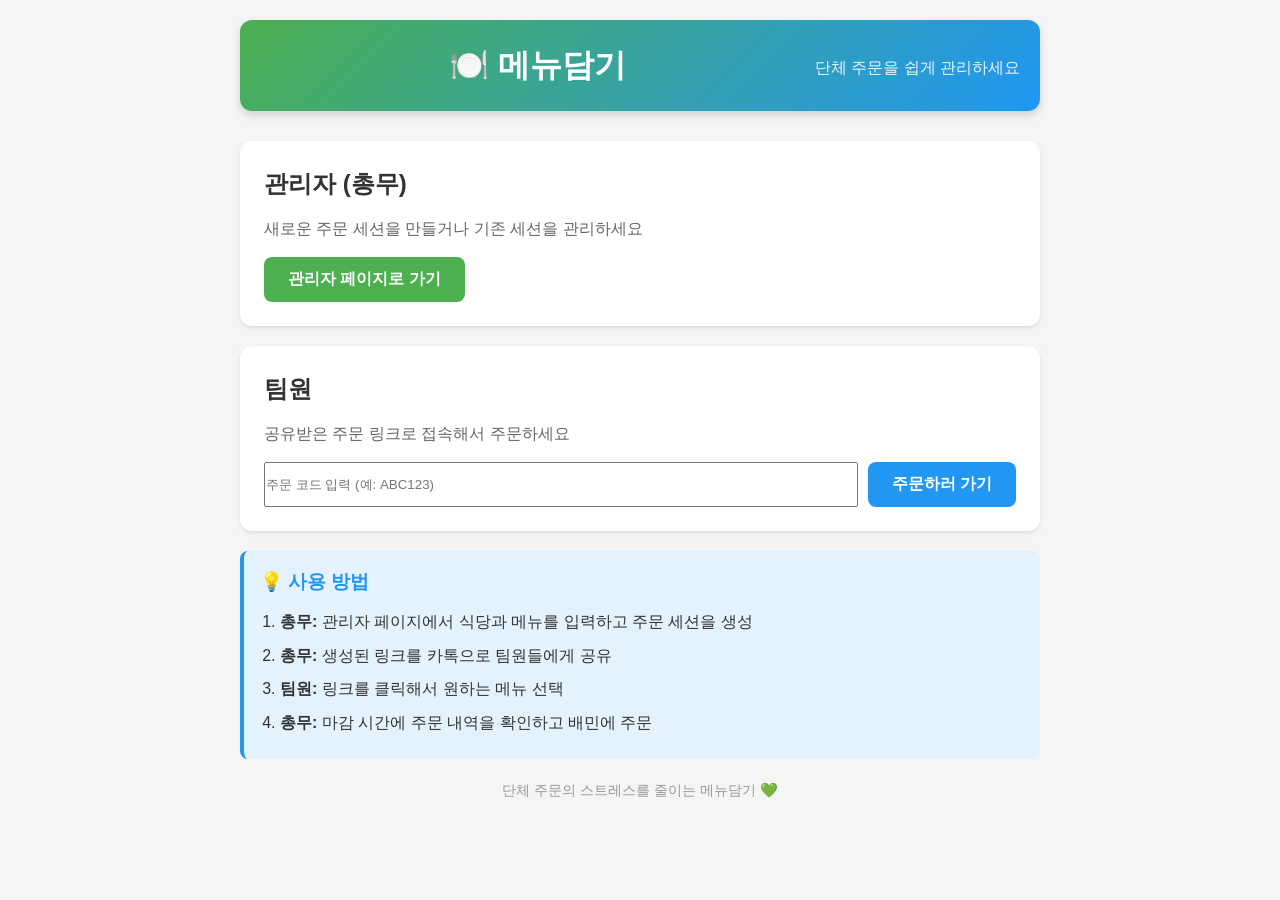
==== index.html @ 85f8a333 "메뉴담기 시스템 완성 - 단체 주문 관리 웹앱" ====
<!DOCTYPE html>
<html lang="ko">
<head>
    <meta charset="UTF-8">
    <meta name="viewport" content="width=device-width, initial-scale=1.0">
    <title>메뉴담기 - 단체 주문 관리</title>
    <link rel="stylesheet" href="style.css">
</head>
<body>
    <div class="container">
        <header>
            <h1>🍽️ 메뉴담기</h1>
            <p class="subtitle">단체 주문을 쉽게 관리하세요</p>
        </header>

        <main>
            <div class="card">
                <h2>관리자 (총무)</h2>
                <p>새로운 주문 세션을 만들거나 기존 세션을 관리하세요</p>
                <button class="btn btn-primary" onclick="location.href='admin.html'">
                    관리자 페이지로 가기
                </button>
            </div>

            <div class="card">
                <h2>팀원</h2>
                <p>공유받은 주문 링크로 접속해서 주문하세요</p>
                <div class="input-group">
                    <input type="text" id="sessionCode" placeholder="주문 코드 입력 (예: ABC123)">
                    <button class="btn btn-secondary" onclick="joinOrder()">
                        주문하러 가기
                    </button>
                </div>
            </div>

            <div class="info-box">
                <h3>💡 사용 방법</h3>
                <ol>
                    <li><strong>총무:</strong> 관리자 페이지에서 식당과 메뉴를 입력하고 주문 세션을 생성</li>
                    <li><strong>총무:</strong> 생성된 링크를 카톡으로 팀원들에게 공유</li>
                    <li><strong>팀원:</strong> 링크를 클릭해서 원하는 메뉴 선택</li>
                    <li><strong>총무:</strong> 마감 시간에 주문 내역을 확인하고 배민에 주문</li>
                </ol>
            </div>
        </main>

        <footer>
            <p>단체 주문의 스트레스를 줄이는 메뉴담기 💚</p>
        </footer>
    </div>

    <script src="app.js"></script>
    <script>
        function joinOrder() {
            const code = document.getElementById('sessionCode').value.trim().toUpperCase();
            if (!code) {
                alert('주문 코드를 입력해주세요!');
                return;
            }
            location.href = `order.html?session=${code}`;
        }
    </script>
</body>
</html>
---- style.css ----
/* 메뉴담기 - 단체 주문 관리 시스템 스타일 */

/* 기본 리셋 및 변수 */
:root {
    --primary-color: #4CAF50;
    --primary-dark: #45a049;
    --secondary-color: #2196F3;
    --secondary-dark: #1976D2;
    --danger-color: #f44336;
    --warning-color: #ff9800;
    --text-primary: #333;
    --text-secondary: #666;
    --text-light: #999;
    --bg-light: #f5f5f5;
    --bg-white: #ffffff;
    --border-color: #e0e0e0;
    --shadow-sm: 0 2px 4px rgba(0,0,0,0.1);
    --shadow-md: 0 4px 8px rgba(0,0,0,0.15);
    --shadow-lg: 0 8px 16px rgba(0,0,0,0.2);
    --radius-sm: 4px;
    --radius-md: 8px;
    --radius-lg: 12px;
}

* {
    margin: 0;
    padding: 0;
    box-sizing: border-box;
}

body {
    font-family: -apple-system, BlinkMacSystemFont, 'Segoe UI', 'Apple SD Gothic Neo', 
                 'Noto Sans KR', sans-serif;
    line-height: 1.6;
    color: var(--text-primary);
    background-color: var(--bg-light);
    padding: 20px;
}

/* 컨테이너 */
.container {
    max-width: 800px;
    margin: 0 auto;
}

/* 헤더 */
header {
    text-align: center;
    margin-bottom: 30px;
    padding: 20px;
    background: linear-gradient(135deg, var(--primary-color), var(--secondary-color));
    color: white;
    border-radius: var(--radius-lg);
    box-shadow: var(--shadow-md);
    display: flex;
    justify-content: space-between;
    align-items: center;
    flex-wrap: wrap;
}

header h1 {
    font-size: 2rem;
    margin: 0;
    flex: 1;
}

header .subtitle {
    font-size: 1rem;
    opacity: 0.9;
    margin-top: 5px;
}

header .btn {
    background: rgba(255, 255, 255, 0.2);
    border: 1px solid rgba(255, 255, 255, 0.5);
    color: white;
}

header .btn:hover {
    background: rgba(255, 255, 255, 0.3);
}

/* 카드 */
.card {
    background: var(--bg-white);
    border-radius: var(--radius-lg);
    padding: 24px;
    margin-bottom: 20px;
    box-shadow: var(--shadow-sm);
    transition: box-shadow 0.3s ease;
}

.card:hover {
    box-shadow: var(--shadow-md);
}

.card h2 {
    color: var(--text-primary);
    margin-bottom: 12px;
    font-size: 1.5rem;
}

.card h3 {
    color: var(--text-primary);
    margin-bottom: 12px;
    font-size: 1.2rem;
}

.card p {
    color: var(--text-secondary);
    margin-bottom: 16px;
}

/* 버튼 */
.btn {
    display: inline-block;
    padding: 12px 24px;
    font-size: 1rem;
    font-weight: 600;
    text-align: center;
    text-decoration: none;
    border: none;
    border-radius: var(--radius-md);
    cursor: pointer;
    transition: all 0.3s ease;
    font-family: inherit;
}

.btn-primary {
    background-color: var(--primary-color);
    color: white;
}

.btn-primary:hover {
    background-color: var(--primary-dark);
    transform: translateY(-2px);
    box-shadow: var(--shadow-md);
}

.btn-secondary {
    background-color: var(--secondary-color);
    color: white;
}

.btn-secondary:hover {
    background-color: var(--secondary-dark);
    transform: translateY(-2px);
    box-shadow: var(--shadow-md);
}

.btn-large {
    width: 100%;
    padding: 16px;
    font-size: 1.1rem;
}

.btn-small {
    padding: 8px 16px;
    font-size: 0.9rem;
}

.btn:disabled {
    opacity: 0.5;
    cursor: not-allowed;
}

/* 입력 그룹 */
.input-group {
    display: flex;
    gap: 10px;
    margin-top: 12px;
}

.input-group input {
    flex: 1;
}

/* 폼 그룹 */
.form-group {
    margin-bottom: 20px;
}

.form-group label {
    display: block;
    font-weight: 600;
    margin-bottom: 8px;
    color: var(--text-primary);
}

.form-group input[type="text"],
.form-group input[type="datetime-local"],
.form-group textarea {
    width: 100%;
    padding: 12px;
    font-size: 1rem;
    border: 2px solid var(--border-color);
    border-radius: var(--radius-md);
    font-family: inherit;
    transition: border-color 0.3s ease;
}

.form-group input:focus,
.form-group textarea:focus {
    outline: none;
    border-color: var(--primary-color);
}

.form-group textarea {
    resize: vertical;
    min-height: 100px;
}

.hint {
    font-size: 0.9rem;
    color: var(--text-light);
    margin-top: 4px;
}

/* 메뉴 미리보기 */
.menu-preview {
    margin-top: 12px;
    padding: 16px;
    background: var(--bg-light);
    border-radius: var(--radius-md);
    min-height: 100px;
}

.menu-grid {
    display: grid;
    grid-template-columns: repeat(auto-fill, minmax(200px, 1fr));
    gap: 12px;
}

.menu-item-preview {
    background: white;
    padding: 12px;
    border-radius: var(--radius-sm);
    display: flex;
    justify-content: space-between;
    align-items: center;
}

.menu-name {
    font-weight: 600;
    color: var(--text-primary);
}

.menu-price {
    color: var(--primary-color);
    font-weight: 700;
}

/* 세션 그리드 */
.session-grid {
    display: grid;
    gap: 16px;
}

.session-card {
    background: var(--bg-light);
    padding: 16px;
    border-radius: var(--radius-md);
    border-left: 4px solid var(--primary-color);
}

.session-card.expired {
    border-left-color: var(--text-light);
    opacity: 0.7;
}

.session-header {
    display: flex;
    justify-content: space-between;
    align-items: center;
    margin-bottom: 12px;
}

.session-header h3 {
    margin: 0;
    font-size: 1.2rem;
}

.status-badge {
    padding: 4px 12px;
    border-radius: 12px;
    font-size: 0.85rem;
    font-weight: 600;
}

.status-badge.active {
    background: #e8f5e9;
    color: var(--primary-color);
}

.status-badge.expired {
    background: #f5f5f5;
    color: var(--text-light);
}

.restaurant,
.deadline,
.order-count {
    margin: 4px 0;
    color: var(--text-secondary);
}

.session-actions {
    display: flex;
    gap: 8px;
    margin-top: 12px;
}

/* 정보 박스 */
.info-box {
    background: #e3f2fd;
    border-left: 4px solid var(--secondary-color);
    padding: 16px;
    border-radius: var(--radius-md);
    margin-top: 20px;
}

.info-box h3 {
    color: var(--secondary-color);
    margin-bottom: 12px;
}

.info-box ol {
    margin-left: 20px;
}

.info-box li {
    margin-bottom: 8px;
}

/* 에러 박스 */
.error-box {
    background: #ffebee;
    border-left: 4px solid var(--danger-color);
    padding: 24px;
    border-radius: var(--radius-md);
    text-align: center;
}

.error-box h2 {
    color: var(--danger-color);
    margin-bottom: 12px;
}

/* 로딩 */
.loading {
    text-align: center;
    padding: 40px;
    color: var(--text-secondary);
}

/* 빈 상태 */
.empty {
    text-align: center;
    color: var(--text-light);
    padding: 20px;
    font-style: italic;
}

/* 메뉴 리스트 (주문 페이지) */
.menu-list {
    display: flex;
    flex-direction: column;
    gap: 12px;
}

.menu-item {
    display: flex;
    justify-content: space-between;
    align-items: center;
    padding: 16px;
    background: var(--bg-light);
    border-radius: var(--radius-md);
    transition: background 0.2s ease;
}

.menu-item:hover {
    background: #e8f5e9;
}

.menu-info {
    flex: 1;
    display: flex;
    flex-direction: column;
    gap: 4px;
}

.quantity-control {
    display: flex;
    align-items: center;
    gap: 8px;
}

.qty-btn {
    width: 32px;
    height: 32px;
    border: 2px solid var(--primary-color);
    background: white;
    color: var(--primary-color);
    border-radius: 50%;
    font-size: 1.2rem;
    font-weight: 700;
    cursor: pointer;
    transition: all 0.2s ease;
}

.qty-btn:hover {
    background: var(--primary-color);
    color: white;
}

.qty-input {
    width: 60px;
    text-align: center;
    padding: 8px;
    border: 2px solid var(--border-color);
    border-radius: var(--radius-sm);
    font-size: 1rem;
    font-weight: 600;
}

/* 주문 요약 */
.order-summary {
    margin-bottom: 16px;
}

.summary-items {
    display: flex;
    flex-direction: column;
    gap: 8px;
}

.summary-item {
    display: flex;
    justify-content: space-between;
    padding: 8px 0;
    border-bottom: 1px solid var(--border-color);
}

.total-price {
    display: flex;
    justify-content: space-between;
    padding: 16px;
    background: var(--bg-light);
    border-radius: var(--radius-md);
    font-size: 1.2rem;
    font-weight: 700;
    color: var(--primary-color);
}

/* 세션 정보 카드 */
.session-info-card {
    background: linear-gradient(135deg, #667eea 0%, #764ba2 100%);
    color: white;
}

.session-info-card h2,
.session-info-card p {
    color: white;
}

.session-stats {
    display: grid;
    grid-template-columns: repeat(2, 1fr);
    gap: 16px;
    margin: 20px 0;
}

.stat-item {
    background: rgba(255, 255, 255, 0.2);
    padding: 16px;
    border-radius: var(--radius-md);
    text-align: center;
}

.stat-label {
    display: block;
    font-size: 0.9rem;
    opacity: 0.9;
    margin-bottom: 8px;
}

.stat-value {
    display: block;
    font-size: 1.5rem;
    font-weight: 700;
}

.dashboard-actions {
    display: flex;
    gap: 12px;
    margin-top: 20px;
}

.dashboard-actions .btn {
    flex: 1;
}

/* 메뉴 요약 */
.menu-summary {
    margin-top: 12px;
}

.summary-grid {
    display: grid;
    grid-template-columns: repeat(auto-fill, minmax(150px, 1fr));
    gap: 12px;
}

.summary-card {
    background: var(--bg-light);
    padding: 16px;
    border-radius: var(--radius-md);
    text-align: center;
}

.summary-name {
    font-weight: 600;
    margin-bottom: 8px;
}

.summary-quantity {
    font-size: 1.5rem;
    font-weight: 700;
    color: var(--primary-color);
    margin: 8px 0;
}

.summary-price {
    color: var(--text-secondary);
    font-size: 0.9rem;
}

/* 주문 목록 */
.order-list {
    display: flex;
    flex-direction: column;
    gap: 16px;
}

.order-card {
    background: var(--bg-light);
    padding: 16px;
    border-radius: var(--radius-md);
}

.order-header {
    display: flex;
    justify-content: space-between;
    align-items: center;
    margin-bottom: 12px;
    padding-bottom: 12px;
    border-bottom: 2px solid var(--border-color);
}

.order-header h4 {
    margin: 0;
    font-size: 1.1rem;
}

.order-time {
    font-size: 0.85rem;
    color: var(--text-light);
}

.order-items {
    margin-bottom: 12px;
}

.order-item {
    display: flex;
    justify-content: space-between;
    padding: 4px 0;
    color: var(--text-secondary);
}

.order-note {
    background: white;
    padding: 8px 12px;
    border-radius: var(--radius-sm);
    margin: 8px 0;
    font-size: 0.9rem;
    color: var(--text-secondary);
}

.order-total {
    text-align: right;
    font-weight: 700;
    color: var(--primary-color);
    padding-top: 8px;
    border-top: 1px solid var(--border-color);
}

/* 주문 텍스트 */
.order-text {
    width: 100%;
    min-height: 300px;
    padding: 16px;
    font-family: 'Courier New', monospace;
    font-size: 0.9rem;
    border: 2px solid var(--border-color);
    border-radius: var(--radius-md);
    background: var(--bg-light);
    resize: vertical;
}

/* 푸터 */
footer {
    text-align: center;
    padding: 20px;
    color: var(--text-light);
    font-size: 0.9rem;
}

/* 반응형 디자인 */
@media (max-width: 768px) {
    body {
        padding: 10px;
    }

    header {
        padding: 16px;
    }

    header h1 {
        font-size: 1.5rem;
    }

    .card {
        padding: 16px;
    }

    .btn {
        padding: 10px 20px;
    }

    .input-group {
        flex-direction: column;
    }

    .menu-grid {
        grid-template-columns: 1fr;
    }

    .summary-grid {
        grid-template-columns: repeat(2, 1fr);
    }

    .session-stats {
        grid-template-columns: 1fr;
    }

    .dashboard-actions {
        flex-direction: column;
    }

    .session-actions {
        flex-direction: column;
    }

    .menu-item {
        flex-direction: column;
        align-items: flex-start;
        gap: 12px;
    }

    .quantity-control {
        width: 100%;
        justify-content: flex-end;
    }
}

@media (max-width: 480px) {
    header h1 {
        font-size: 1.3rem;
    }

    .card h2 {
        font-size: 1.2rem;
    }

    .summary-grid {
        grid-template-columns: 1fr;
    }
}

/* 프린트 스타일 */
@media print {
    body {
        background: white;
        padding: 0;
    }

    .btn,
    .dashboard-actions,
    .session-actions,
    header button {
        display: none;
    }

    .card {
        box-shadow: none;
        border: 1px solid var(--border-color);
        page-break-inside: avoid;
    }
}
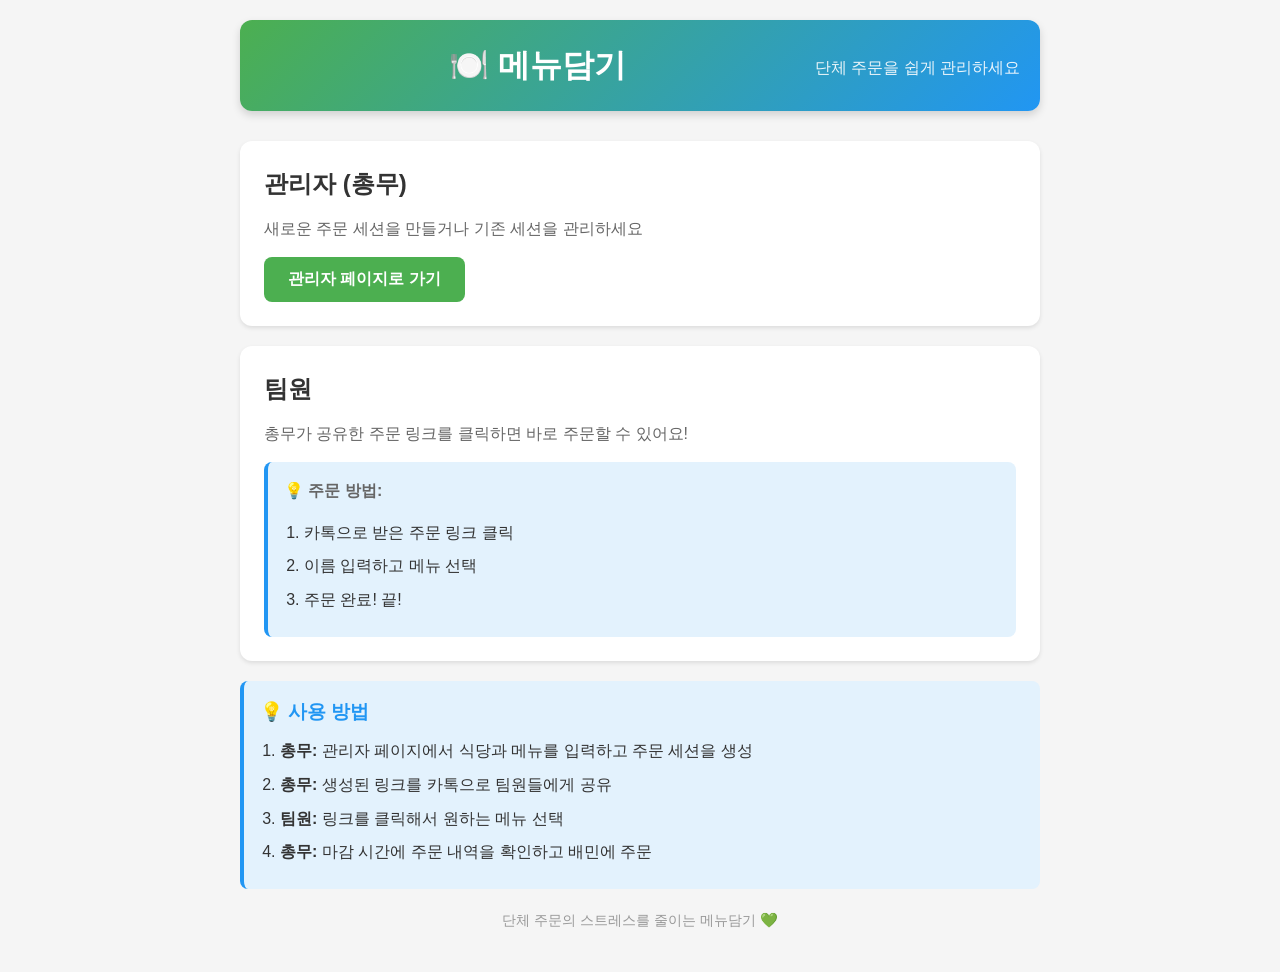
==== commit 6d2fa514: "feat: 주문 페이지 개선: 이름 먼저 입력, 검색 기능 추가" ====
--- a/index.html
+++ b/index.html
@@ -24,12 +24,14 @@
 
             <div class="card">
                 <h2>팀원</h2>
-                <p>공유받은 주문 링크로 접속해서 주문하세요</p>
-                <div class="input-group">
-                    <input type="text" id="sessionCode" placeholder="주문 코드 입력 (예: ABC123)">
-                    <button class="btn btn-secondary" onclick="joinOrder()">
-                        주문하러 가기
-                    </button>
+                <p>총무가 공유한 주문 링크를 클릭하면 바로 주문할 수 있어요!</p>
+                <div class="info-box" style="margin-top: 16px;">
+                    <p><strong>💡 주문 방법:</strong></p>
+                    <ol style="margin-left: 20px; margin-top: 8px;">
+                        <li>카톡으로 받은 주문 링크 클릭</li>
+                        <li>이름 입력하고 메뉴 선택</li>
+                        <li>주문 완료! 끝!</li>
+                    </ol>
                 </div>
             </div>
 
@@ -50,16 +52,6 @@
     </div>
 
     <script src="app.js"></script>
-    <script>
-        function joinOrder() {
-            const code = document.getElementById('sessionCode').value.trim().toUpperCase();
-            if (!code) {
-                alert('주문 코드를 입력해주세요!');
-                return;
-            }
-            location.href = `order.html?session=${code}`;
-        }
-    </script>
 </body>
 </html>
 
